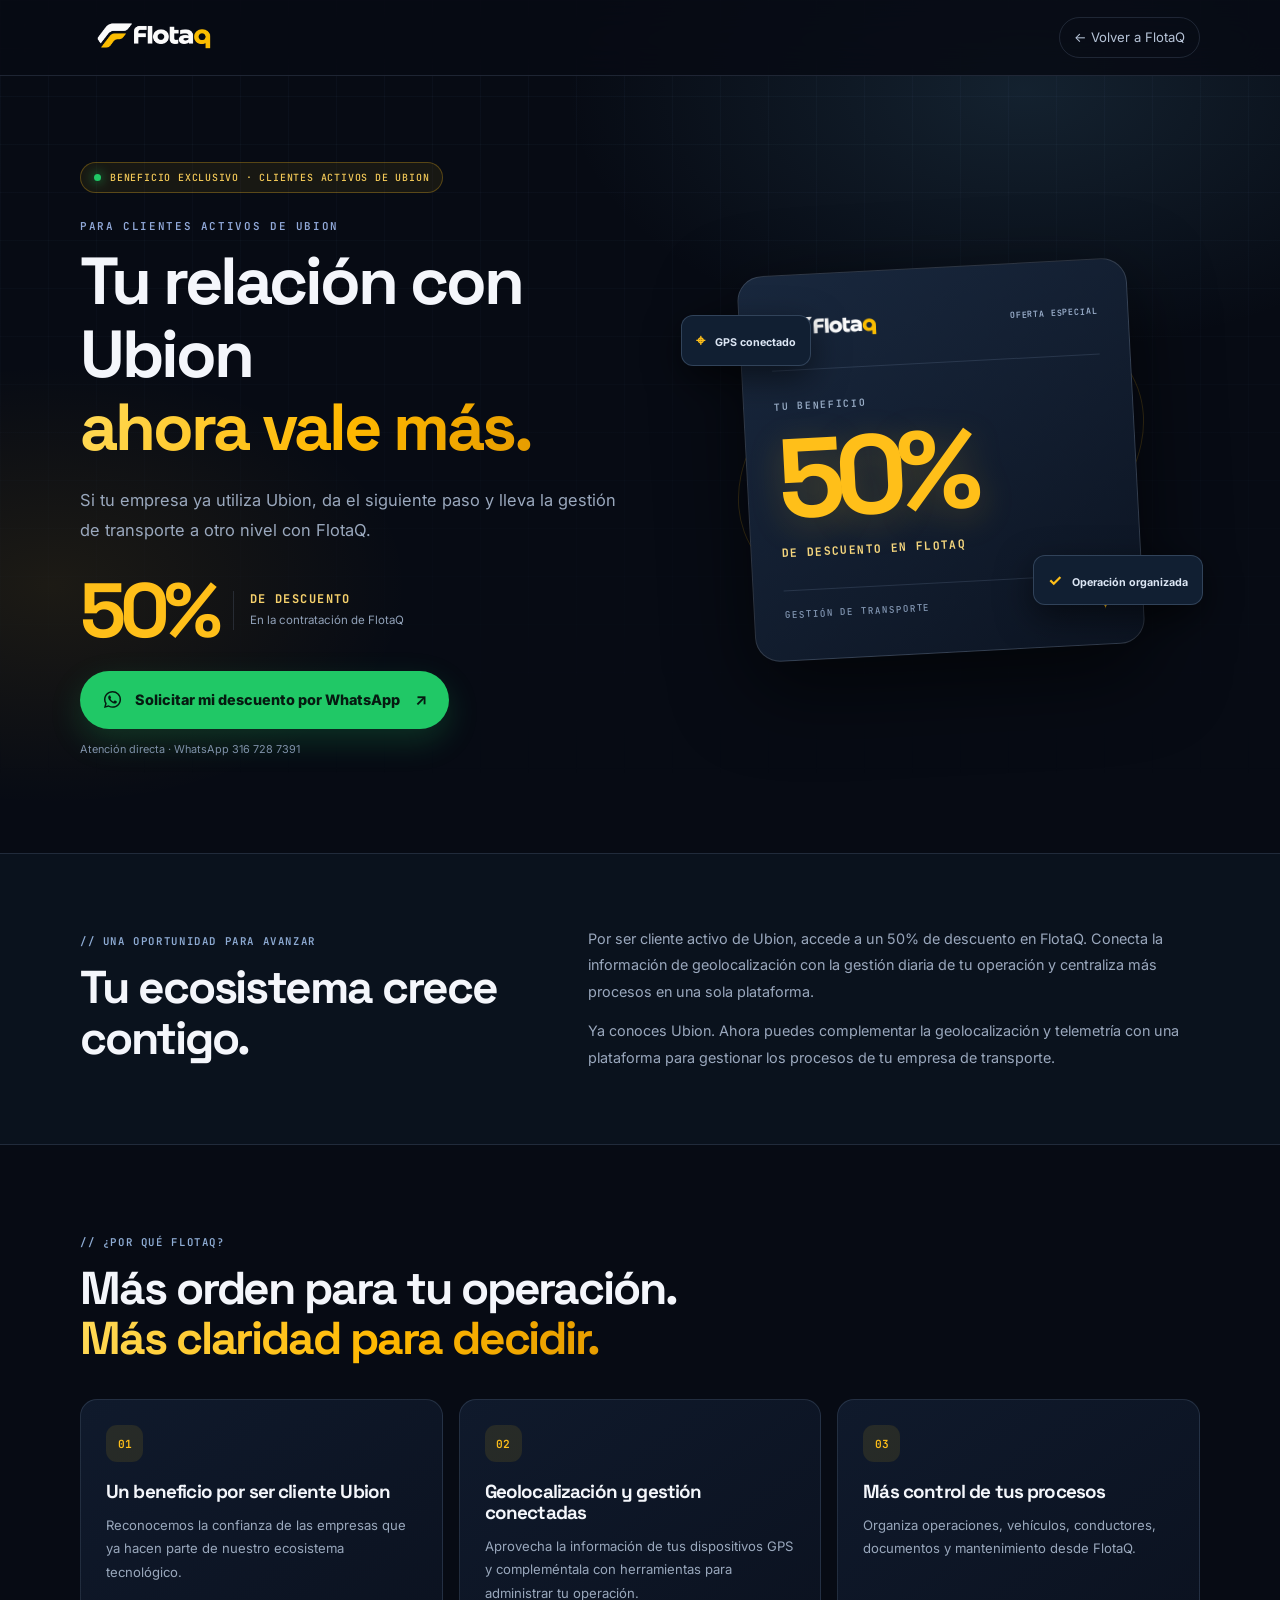
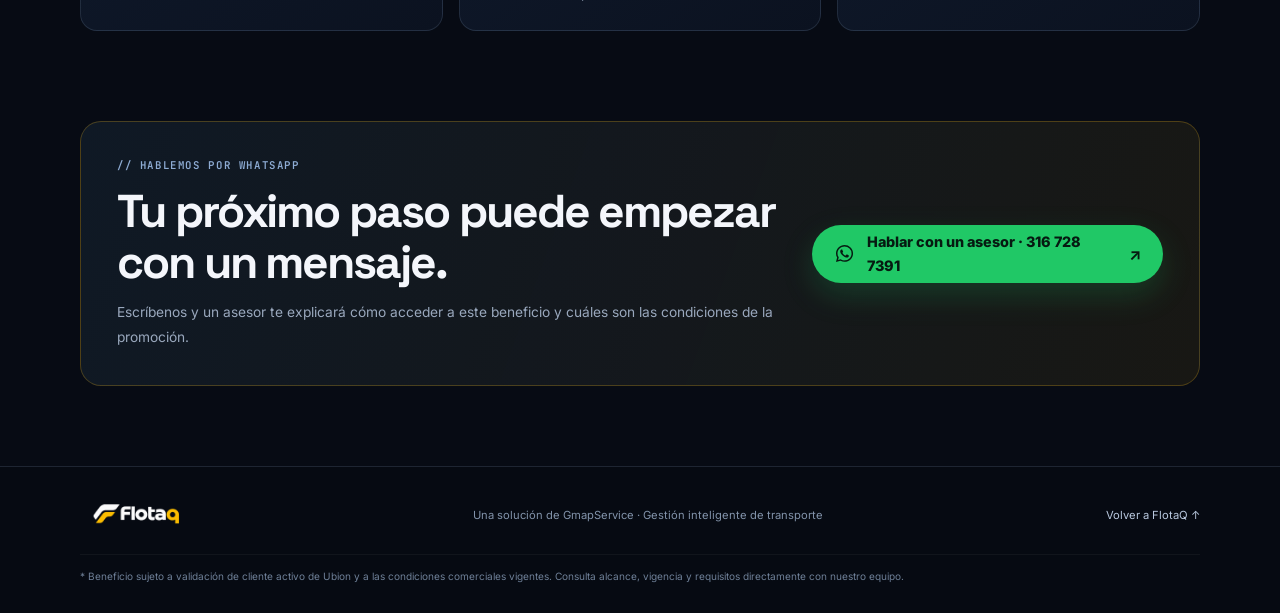
==== landings/flotaq/promociones/clientes-ubion.html @ 087ceada "promo" ====
<!DOCTYPE html>
<html lang="es">
<head>
<meta charset="utf-8">
<meta name="viewport" content="width=device-width, initial-scale=1">
<title>50% de descuento en FlotaQ para clientes Ubion | FlotaQ</title>
<meta name="description" content="50% de descuento en FlotaQ para clientes Ubion. Conoce la promoción y solicita información por WhatsApp.">
<meta name="theme-color" content="#070b14">
<link rel="preconnect" href="https://fonts.googleapis.com">
<link rel="preconnect" href="https://fonts.gstatic.com" crossorigin>
<link href="https://fonts.googleapis.com/css2?family=Space+Grotesk:wght@400;500;600;700&family=Inter:wght@400;500;600;700&family=JetBrains+Mono:wght@400;500&display=swap" rel="stylesheet">
<link rel="stylesheet" href="./promo.css">
<link rel="icon" href="../../../assets/logos/flotaq.png" type="image/png">
</head>
<body class="promo-page promo-ubion">
<div class="ambient"></div>
<nav class="topbar">
  <div class="wrap topbar-inner">
    <a class="brand" href="../index.html"><img src="../../../assets/logos/flotaq.png" alt="FlotaQ"></a>
    <a class="back-link" href="../index.html">← Volver a FlotaQ</a>
  </div>
</nav>

<header class="hero">
 <div class="wrap hero-grid">
  <div class="hero-copy">
   <div class="eyebrow"><i></i> BENEFICIO EXCLUSIVO · CLIENTES ACTIVOS DE UBION</div>
   <div class="offer-tag">PARA CLIENTES ACTIVOS DE UBION</div>
   <h1>Tu relación con Ubion<br><span class="accent">ahora vale más.</span></h1>
   <p class="lead">Si tu empresa ya utiliza Ubion, da el siguiente paso y lleva la gestión de transporte a otro nivel con FlotaQ.</p>
   <div class="offer-inline"><span class="offer-number">50%</span><span class="offer-description"><b>DE DESCUENTO</b><small>En la contratación de FlotaQ</small></span></div>
   <a class="whatsapp-cta" href="https://wa.me/573167287391?text=Hola%2C%20soy%20cliente%20activo%20de%20Ubion%20y%20quiero%20conocer%20el%20beneficio%20del%2050%25%20de%20descuento%20en%20FlotaQ.%20%C2%BFMe%20pueden%20compartir%20las%20condiciones%3F" target="_blank" rel="noopener noreferrer">
    <svg viewBox="0 0 32 32" aria-hidden="true"><path fill="currentColor" d="M16.04 3C8.88 3 3.05 8.75 3.05 15.83c0 2.27.6 4.49 1.74 6.44L3 29l6.94-1.8a13.1 13.1 0 0 0 6.1 1.5h.01c7.16 0 12.99-5.75 12.99-12.83 0-3.43-1.36-6.65-3.83-9.08A13.02 13.02 0 0 0 16.04 3zm0 23.52h-.01c-1.9 0-3.76-.5-5.39-1.44l-.39-.23-4.12 1.07 1.1-4-.25-.4a10.57 10.57 0 0 1-1.63-5.69c0-5.86 4.8-10.62 10.7-10.62 2.86 0 5.55 1.1 7.57 3.1a10.5 10.5 0 0 1 3.14 7.52c0 5.86-4.8 10.62-10.72 10.62zm5.88-7.95c-.32-.16-1.9-.93-2.2-1.03-.3-.11-.51-.16-.73.16-.21.32-.83 1.03-1.02 1.24-.19.22-.38.24-.7.08-.32-.16-1.35-.5-2.57-1.58-.95-.83-1.59-1.86-1.78-2.18-.19-.32-.02-.49.14-.65.14-.14.32-.38.48-.57.16-.19.21-.32.32-.54.1-.21.05-.4-.03-.56-.08-.16-.73-1.73-1-2.37-.26-.62-.53-.54-.73-.55h-.62c-.22 0-.57.08-.87.4-.3.32-1.14 1.1-1.14 2.67s1.17 3.1 1.33 3.32c.16.21 2.3 3.48 5.57 4.88.78.34 1.39.54 1.87.69.79.25 1.5.22 2.07.13.63-.1 1.9-.77 2.17-1.51.27-.75.27-1.4.19-1.52-.08-.13-.3-.21-.62-.37z"/></svg>
    <span>Solicitar mi descuento por WhatsApp</span><b>↗</b>
   </a>
   <div class="phone-note">Atención directa · WhatsApp 316 728 7391</div>
  </div>
  <div class="offer-visual" aria-label="Promoción FlotaQ">
   <div class="visual-orbit orbit-a"></div><div class="visual-orbit orbit-b"></div>
   <div class="visual-card">
    <div class="visual-head"><img src="../../../assets/logos/flotaq.png" alt="FlotaQ"><span>OFERTA ESPECIAL</span></div>
    <div class="visual-label">TU BENEFICIO</div>
    <div class="visual-percent">50%</div>
    <div class="visual-caption">DE DESCUENTO EN FLOTAQ</div>
    <div class="visual-divider"></div>
    <div class="visual-foot"><span>GESTIÓN DE TRANSPORTE</span><span>✦</span></div>
   </div>
   <div class="floating-chip chip-one"><span>⌖</span> GPS conectado</div>
   <div class="floating-chip chip-two"><span>✓</span> Operación organizada</div>
  </div>
 </div>
</header>

<section class="intro-section">
 <div class="wrap intro-grid">
  <div><span class="kicker">// UNA OPORTUNIDAD PARA AVANZAR</span><h2>Tu ecosistema crece contigo.</h2></div>
  <div><p>Por ser cliente activo de Ubion, accede a un 50% de descuento en FlotaQ. Conecta la información de geolocalización con la gestión diaria de tu operación y centraliza más procesos en una sola plataforma.</p><p>Ya conoces Ubion. Ahora puedes complementar la geolocalización y telemetría con una plataforma para gestionar los procesos de tu empresa de transporte.</p></div>
 </div>
</section>

<section class="benefits-section">
 <div class="wrap">
  <div class="section-heading"><span class="kicker">// ¿POR QUÉ FLOTAQ?</span><h2>Más orden para tu operación.<br><span class="accent">Más claridad para decidir.</span></h2></div>
  <div class="benefit-grid">
   <article class="benefit-card"><span class="benefit-number">01</span><h3>Un beneficio por ser cliente Ubion</h3><p>Reconocemos la confianza de las empresas que ya hacen parte de nuestro ecosistema tecnológico.</p></article><article class="benefit-card"><span class="benefit-number">02</span><h3>Geolocalización y gestión conectadas</h3><p>Aprovecha la información de tus dispositivos GPS y compleméntala con herramientas para administrar tu operación.</p></article><article class="benefit-card"><span class="benefit-number">03</span><h3>Más control de tus procesos</h3><p>Organiza operaciones, vehículos, conductores, documentos y mantenimiento desde FlotaQ.</p></article>
  </div>
 </div>
</section>

<section class="closing-section">
 <div class="wrap closing-card">
  <div><span class="kicker">// HABLEMOS POR WHATSAPP</span><h2>Tu próximo paso puede empezar con un mensaje.</h2><p>Escríbenos y un asesor te explicará cómo acceder a este beneficio y cuáles son las condiciones de la promoción.</p></div>
  <a class="whatsapp-cta" href="https://wa.me/573167287391?text=Hola%2C%20soy%20cliente%20activo%20de%20Ubion%20y%20quiero%20conocer%20el%20beneficio%20del%2050%25%20de%20descuento%20en%20FlotaQ.%20%C2%BFMe%20pueden%20compartir%20las%20condiciones%3F" target="_blank" rel="noopener noreferrer">
   <svg viewBox="0 0 32 32" aria-hidden="true"><path fill="currentColor" d="M16.04 3C8.88 3 3.05 8.75 3.05 15.83c0 2.27.6 4.49 1.74 6.44L3 29l6.94-1.8a13.1 13.1 0 0 0 6.1 1.5h.01c7.16 0 12.99-5.75 12.99-12.83 0-3.43-1.36-6.65-3.83-9.08A13.02 13.02 0 0 0 16.04 3zm0 23.52h-.01c-1.9 0-3.76-.5-5.39-1.44l-.39-.23-4.12 1.07 1.1-4-.25-.4a10.57 10.57 0 0 1-1.63-5.69c0-5.86 4.8-10.62 10.7-10.62 2.86 0 5.55 1.1 7.57 3.1a10.5 10.5 0 0 1 3.14 7.52c0 5.86-4.8 10.62-10.72 10.62zm5.88-7.95c-.32-.16-1.9-.93-2.2-1.03-.3-.11-.51-.16-.73.16-.21.32-.83 1.03-1.02 1.24-.19.22-.38.24-.7.08-.32-.16-1.35-.5-2.57-1.58-.95-.83-1.59-1.86-1.78-2.18-.19-.32-.02-.49.14-.65.14-.14.32-.38.48-.57.16-.19.21-.32.32-.54.1-.21.05-.4-.03-.56-.08-.16-.73-1.73-1-2.37-.26-.62-.53-.54-.73-.55h-.62c-.22 0-.57.08-.87.4-.3.32-1.14 1.1-1.14 2.67s1.17 3.1 1.33 3.32c.16.21 2.3 3.48 5.57 4.88.78.34 1.39.54 1.87.69.79.25 1.5.22 2.07.13.63-.1 1.9-.77 2.17-1.51.27-.75.27-1.4.19-1.52-.08-.13-.3-.21-.62-.37z"/></svg>
   <span>Hablar con un asesor · 316 728 7391</span><b>↗</b>
  </a>
 </div>
</section>

<footer class="footer">
 <div class="wrap footer-inner"><a href="../index.html"><img src="../../../assets/logos/flotaq.png" alt="FlotaQ"></a><span>Una solución de GmapService · Gestión inteligente de transporte</span><a href="../index.html">Volver a FlotaQ ↑</a></div>
 <div class="wrap footer-note">* Beneficio sujeto a validación de cliente activo de Ubion y a las condiciones comerciales vigentes. Consulta alcance, vigencia y requisitos directamente con nuestro equipo.</div>
</footer>
</body>
</html>
---- landings/flotaq/promociones/promo.css ----
*{box-sizing:border-box;margin:0;padding:0}
:root{--bg:#070b14;--panel:#101a2a;--panel2:#142238;--text:#f4f6fb;--muted:#9aa8bd;--line:rgba(148,170,205,.17);--gold:#ffbf19;--gold2:#f2a900;--green:#20c866}
html{scroll-behavior:smooth}
body{font-family:Inter,system-ui,sans-serif;background:var(--bg);color:var(--text);line-height:1.65;overflow-x:hidden}
a{color:inherit;text-decoration:none}
.wrap{width:min(1120px,92%);margin:auto}
h1,h2,h3{font-family:"Space Grotesk",sans-serif;line-height:1.1;letter-spacing:-.045em}
.accent{background:linear-gradient(110deg,#ffda58,#ffb800 58%,#e69c00);-webkit-background-clip:text;background-clip:text;color:transparent}
.ambient{position:fixed;inset:0;z-index:-1;background:radial-gradient(ellipse 55% 45% at 80% 10%,rgba(75,131,165,.19),transparent 65%),radial-gradient(ellipse 40% 35% at 4% 65%,rgba(245,181,27,.09),transparent 70%),#070b14}
.ambient:after{content:"";position:absolute;inset:0;background-image:linear-gradient(rgba(130,170,220,.045) 1px,transparent 1px),linear-gradient(90deg,rgba(130,170,220,.045) 1px,transparent 1px);background-size:48px 48px;mask-image:linear-gradient(to bottom,#000,transparent 90%)}
.topbar{height:76px;position:sticky;top:0;z-index:10;background:#070b14dc;backdrop-filter:blur(18px);border-bottom:1px solid var(--line)}
.topbar-inner{height:100%;display:flex;align-items:center;justify-content:space-between}
.brand img{width:145px;height:52px;object-fit:contain;object-position:left center}
.back-link{font-size:.82rem;color:#b7c4d8;padding:9px 14px;border:1px solid var(--line);border-radius:999px;transition:.2s}
.back-link:hover{color:#fff;border-color:#ffbf1980}
.hero{padding:86px 0 94px;position:relative}
.hero-grid{display:grid;grid-template-columns:1.03fr .97fr;gap:50px;align-items:center}
.eyebrow{display:inline-flex;align-items:center;gap:9px;border:1px solid rgba(255,191,25,.28);border-radius:999px;padding:8px 13px;color:#f4ca58;background:rgba(255,191,25,.07);font:500 .62rem "JetBrains Mono";letter-spacing:.08em}
.eyebrow i{width:7px;height:7px;border-radius:50%;background:#20c866;box-shadow:0 0 12px #20c866}
.offer-tag{font:600 .68rem "JetBrains Mono";letter-spacing:.15em;color:#91a9d9;margin:26px 0 12px}
.hero h1{font-size:clamp(2.7rem,5.2vw,4.8rem);margin-bottom:20px}
.lead{font-size:1.03rem;line-height:1.85;color:var(--muted);max-width:600px}
.offer-inline{display:flex;align-items:center;gap:17px;margin:28px 0 24px}
.offer-number{font:700 clamp(3.3rem,6vw,5rem)/.95 "Space Grotesk";letter-spacing:-.08em;color:var(--gold)}
.offer-description{display:grid;border-left:1px solid var(--line);padding-left:16px}
.offer-description b{font:700 .75rem "JetBrains Mono";letter-spacing:.12em;color:#f6d16c}
.offer-description small{font-size:.72rem;color:#91a1b8;margin-top:4px}
.whatsapp-cta{display:inline-flex;align-items:center;justify-content:center;gap:12px;min-height:58px;padding:0 22px;border-radius:999px;background:#20c866;color:#061a11;font-size:.9rem;font-weight:800;box-shadow:0 12px 32px rgba(32,200,102,.2);transition:transform .22s,box-shadow .22s,background .22s}
.whatsapp-cta svg{width:21px;height:21px;flex:0 0 21px}
.whatsapp-cta b{font-size:1rem;margin-left:3px}
.whatsapp-cta:hover{transform:translateY(-3px);background:#25d366;box-shadow:0 16px 40px rgba(32,200,102,.3)}
.phone-note{margin-top:12px;color:#7f91a9;font-size:.68rem}
.offer-visual{position:relative;min-height:430px;display:grid;place-items:center}
.visual-orbit{position:absolute;border:1px solid rgba(255,191,25,.2);border-radius:50%;transform:rotate(-20deg)}
.orbit-a{width:420px;height:280px;animation:orbit 16s linear infinite}
.orbit-b{width:340px;height:380px;border-color:rgba(108,151,210,.22);animation:orbit 22s linear infinite reverse}
.visual-card{width:min(390px,88%);position:relative;z-index:2;padding:30px;border:1px solid rgba(255,255,255,.13);border-radius:25px;background:linear-gradient(145deg,#19283e,#0c1422);box-shadow:0 28px 80px #0009;transform:rotate(-3deg);animation:cardFloat 6s ease-in-out infinite}
.visual-head{display:flex;justify-content:space-between;align-items:center;padding-bottom:22px;border-bottom:1px solid var(--line)}
.visual-head img{width:118px;height:42px;object-fit:contain;object-position:left center}
.visual-head span{font:600 .53rem "JetBrains Mono";letter-spacing:.1em;color:#9eb2cf}
.visual-label{margin-top:29px;color:#9aaec8;font:600 .62rem "JetBrains Mono";letter-spacing:.17em}
.visual-percent{font:700 clamp(5rem,10vw,7rem)/1 "Space Grotesk";letter-spacing:-.09em;color:var(--gold);text-shadow:0 8px 35px #ffbf1935;margin:10px 0}
.visual-caption{font:700 .72rem "JetBrains Mono";letter-spacing:.12em;color:#f4d57d}
.visual-divider{height:1px;background:var(--line);margin:30px 0 18px}
.visual-foot{display:flex;justify-content:space-between;color:#8397b3;font:500 .58rem "JetBrains Mono";letter-spacing:.1em}
.visual-foot span:last-child{color:var(--gold);font-size:1rem}
.floating-chip{position:absolute;z-index:3;padding:11px 14px;border-radius:12px;background:#111f32;border:1px solid rgba(151,179,215,.24);box-shadow:0 12px 35px #0008;color:#dce6f4;font-size:.67rem;font-weight:700;animation:chipFloat 5s ease-in-out infinite}
.floating-chip span{color:var(--gold);margin-right:7px;font-size:1rem}
.chip-one{top:70px;left:0}.chip-two{right:-3px;bottom:70px;animation-delay:-2s}
.intro-section{padding:72px 0;border-block:1px solid var(--line);background:rgba(13,21,34,.72)}
.intro-grid{display:grid;grid-template-columns:.85fr 1.15fr;gap:55px;align-items:center}
.kicker{display:block;font:600 .67rem "JetBrains Mono";letter-spacing:.15em;color:#8eacd4;margin-bottom:14px}
.intro-grid h2,.section-heading h2,.closing-card h2{font-size:clamp(2rem,3.6vw,3rem)}
.intro-grid p{color:var(--muted);font-size:.9rem;line-height:1.85}
.intro-grid p+p{margin-top:13px}
.benefits-section{padding:90px 0}
.section-heading{max-width:760px;margin-bottom:35px}
.benefit-grid{display:grid;grid-template-columns:repeat(3,1fr);gap:16px}
.benefit-card{padding:25px;border:1px solid var(--line);border-radius:17px;background:linear-gradient(145deg,#111d30d9,#0c1422d9);transition:transform .25s,border-color .25s}
.benefit-card:hover{transform:translateY(-5px);border-color:rgba(255,191,25,.45)}
.benefit-number{display:grid;place-items:center;width:37px;height:37px;border-radius:11px;background:rgba(255,191,25,.1);color:var(--gold);font:600 .7rem "JetBrains Mono";margin-bottom:20px}
.benefit-card h3{font-size:1.18rem;margin-bottom:11px}
.benefit-card p{font-size:.82rem;color:var(--muted);line-height:1.8}
.closing-section{padding:0 0 80px}
.closing-card{display:flex;align-items:center;justify-content:space-between;gap:35px;padding:36px;border:1px solid rgba(255,191,25,.24);border-radius:21px;background:linear-gradient(110deg,rgba(75,131,165,.12),rgba(255,191,25,.07))}
.closing-card>div{max-width:660px}
.closing-card h2{margin-bottom:12px}
.closing-card p{color:var(--muted);font-size:.86rem;line-height:1.8}
.footer{padding:24px 0 28px;border-top:1px solid var(--line);background:#060a12}
.footer-inner{display:flex;align-items:center;justify-content:space-between;gap:20px;color:#8293aa;font-size:.7rem}
.footer-inner img{width:110px;height:42px;object-fit:contain}
.footer-inner>a:last-child{color:#b9c9df}
.footer-note{margin-top:15px;padding-top:13px;border-top:1px solid #ffffff0b;color:#6f8098;font-size:.63rem;line-height:1.7}
@keyframes orbit{to{transform:rotate(340deg)}}
@keyframes cardFloat{50%{transform:translateY(-8px) rotate(-1deg)}}
@keyframes chipFloat{50%{transform:translateY(-8px)}}
@media(max-width:900px){.hero-grid{grid-template-columns:1fr;gap:25px}.hero-copy{max-width:700px}.offer-visual{min-height:390px}.intro-grid{grid-template-columns:1fr;gap:20px}.closing-card{align-items:flex-start;flex-direction:column}.benefit-grid{grid-template-columns:1fr 1fr}}
@media(max-width:600px){.topbar{height:66px}.brand img{width:120px}.back-link{font-size:.72rem;padding:8px 10px}.hero{padding:60px 0 65px}.hero h1{font-size:clamp(2.55rem,11vw,3.6rem)}.lead{font-size:.94rem}.offer-tag{margin-top:22px}.whatsapp-cta{width:100%;font-size:.82rem;padding:0 14px}.offer-visual{min-height:340px}.visual-card{padding:23px}.orbit-a{width:300px;height:230px}.orbit-b{width:260px;height:310px}.floating-chip{font-size:.58rem;padding:9px 10px}.chip-one{left:-3px;top:35px}.chip-two{right:-3px;bottom:35px}.intro-section,.benefits-section{padding:65px 0}.benefit-grid{grid-template-columns:1fr}.closing-card{padding:27px 21px}.footer-inner{flex-wrap:wrap}.footer-inner span{order:3;flex-basis:100%}.footer-inner img{width:100px}}
@media(prefers-reduced-motion:reduce){*,*:before,*:after{animation-duration:.01ms!important;animation-iteration-count:1!important;scroll-behavior:auto!important;transition-duration:.01ms!important}}
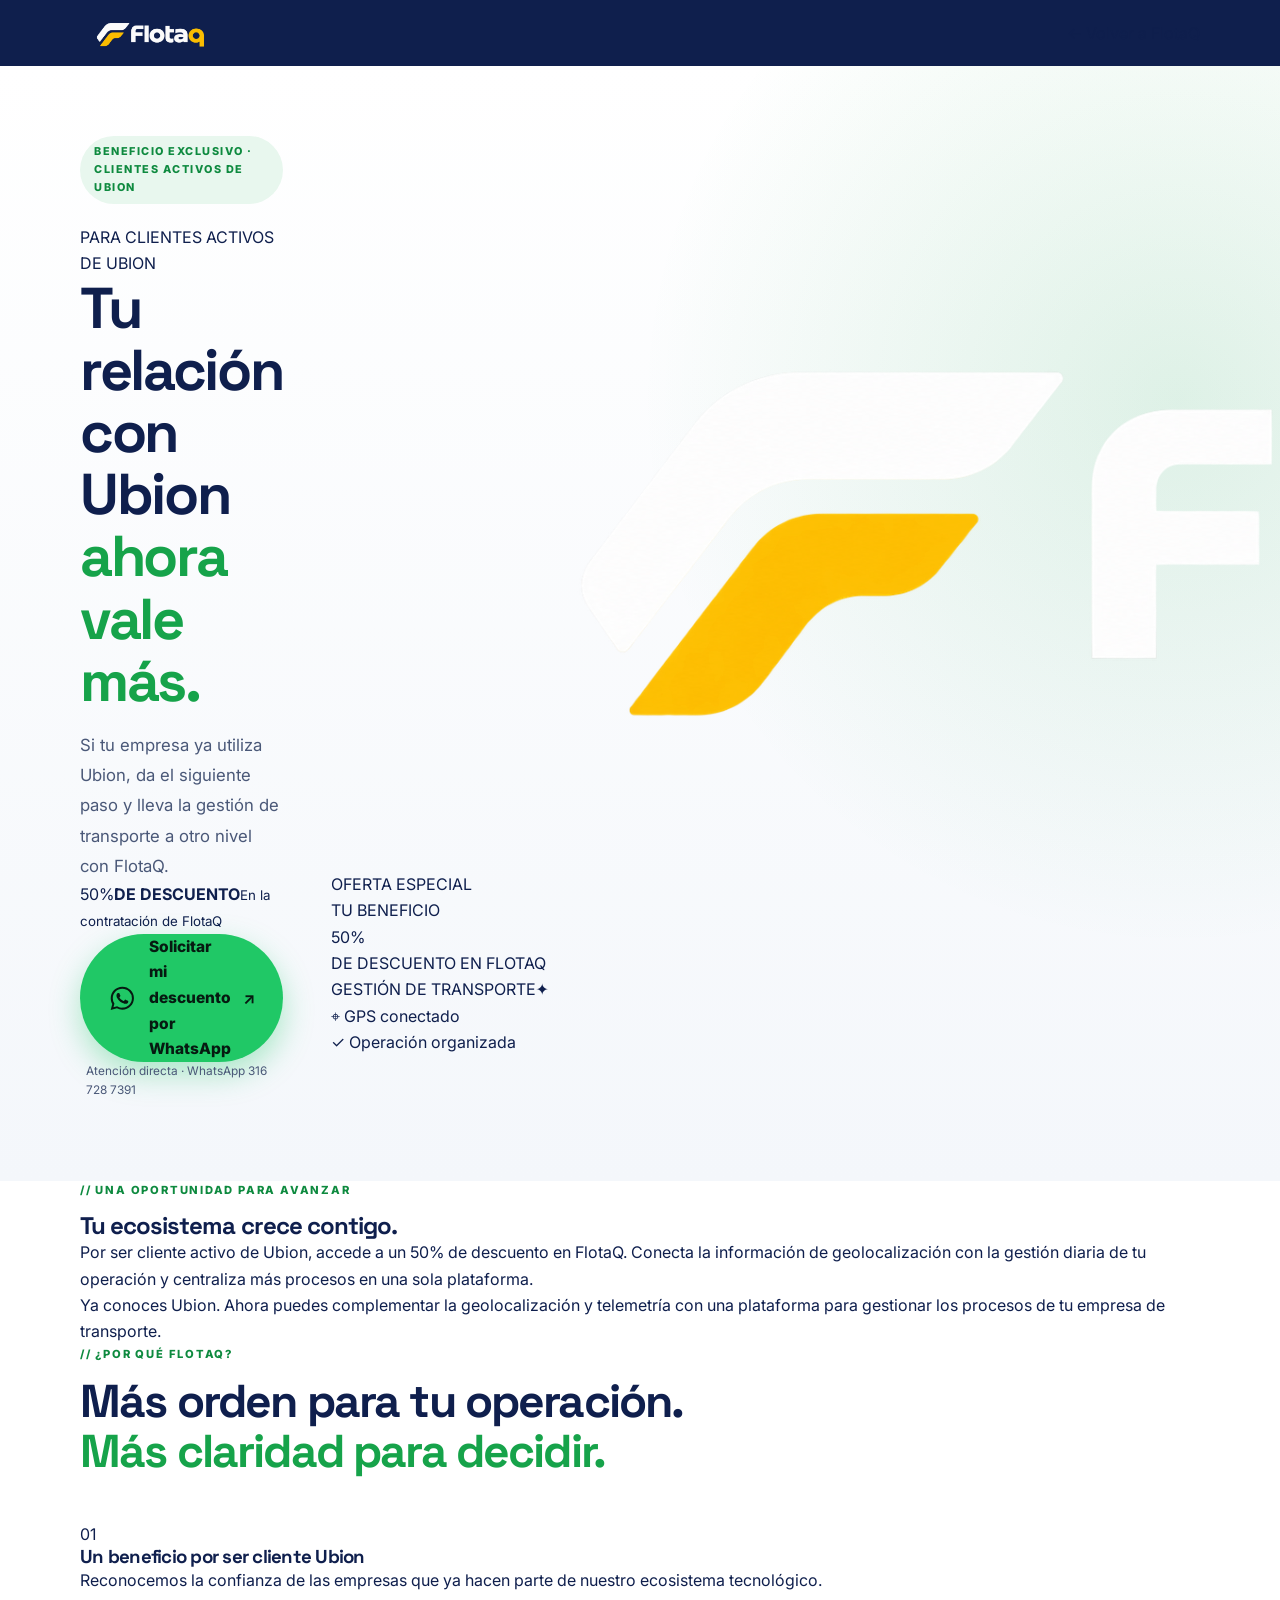
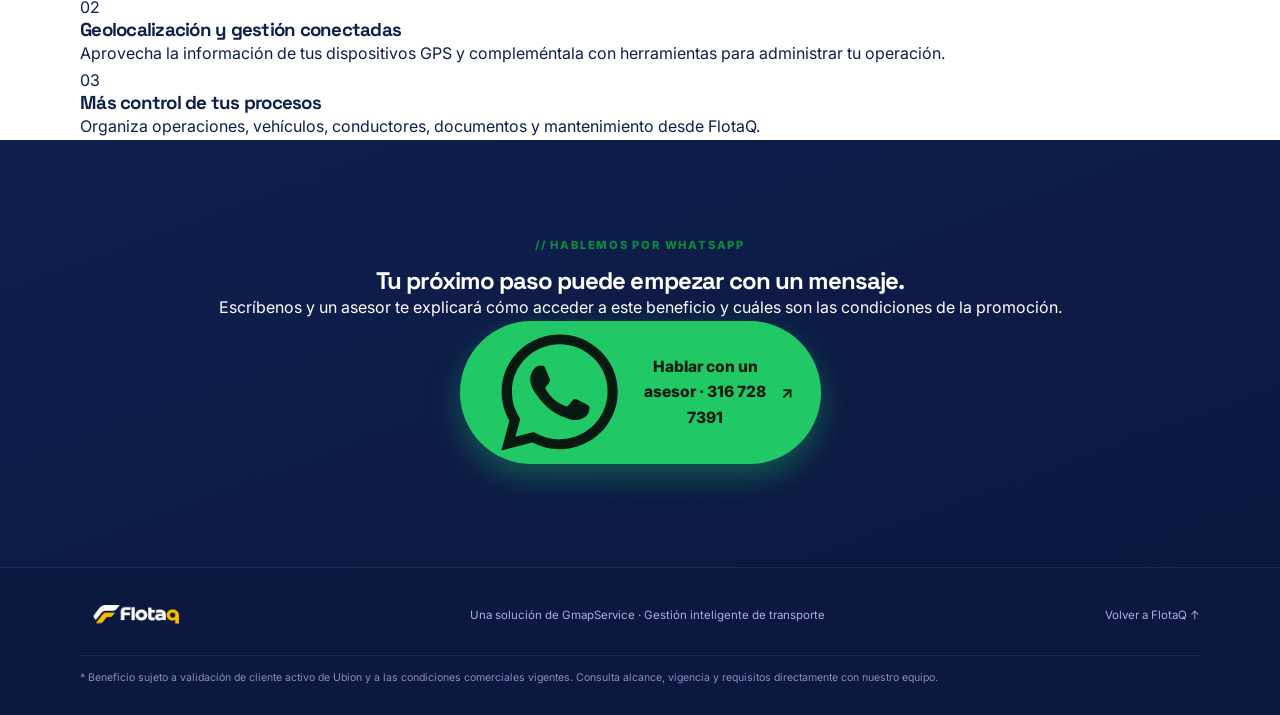
==== commit 9db98496: "Update clientes-ubion.html" ====
--- a/landings/flotaq/promociones/clientes-ubion.html
+++ b/landings/flotaq/promociones/clientes-ubion.html
@@ -11,6 +11,12 @@
 <link href="https://fonts.googleapis.com/css2?family=Space+Grotesk:wght@400;500;600;700&family=Inter:wght@400;500;600;700&family=JetBrains+Mono:wght@400;500&display=swap" rel="stylesheet">
 <link rel="stylesheet" href="./promo.css">
 <link rel="icon" href="../../../assets/logos/flotaq.png" type="image/png">
+  <script async src="https://www.googletagmanager.com/gtm.js?id=GTM-MG6K5VS6"></script>
+<script>
+  window.dataLayer = window.dataLayer || [];
+  function gtag(){dataLayer.push(arguments);}
+  gtag('js', new Date());
+</script>
 </head>
 <body class="promo-page promo-ubion">
 <div class="ambient"></div>
@@ -82,4 +88,4 @@
  <div class="wrap footer-note">* Beneficio sujeto a validación de cliente activo de Ubion y a las condiciones comerciales vigentes. Consulta alcance, vigencia y requisitos directamente con nuestro equipo.</div>
 </footer>
 </body>
-</html>+</html>
--- a/landings/flotaq/promociones/promo.css
+++ b/landings/flotaq/promociones/promo.css
@@ -1,79 +1,168 @@
 *{box-sizing:border-box;margin:0;padding:0}
-:root{--bg:#070b14;--panel:#101a2a;--panel2:#142238;--text:#f4f6fb;--muted:#9aa8bd;--line:rgba(148,170,205,.17);--gold:#ffbf19;--gold2:#f2a900;--green:#20c866}
+:root{--navy:#0f1f4d;--navy2:#0b1840;--bg:#f4f7fb;--mint:#e8f7ee;--text:#0f1f4d;--muted:#4a5878;--line:#dfe6f1;--green:#0e8a3f;--green2:#16a34a;--green3:#0a6b31;--wa:#20c866}
 html{scroll-behavior:smooth}
-body{font-family:Inter,system-ui,sans-serif;background:var(--bg);color:var(--text);line-height:1.65;overflow-x:hidden}
+body{font-family:Inter,system-ui,sans-serif;background:#fff;color:var(--text);line-height:1.65;overflow-x:hidden}
 a{color:inherit;text-decoration:none}
+svg{display:block}
 .wrap{width:min(1120px,92%);margin:auto}
-h1,h2,h3{font-family:"Space Grotesk",sans-serif;line-height:1.1;letter-spacing:-.045em}
-.accent{background:linear-gradient(110deg,#ffda58,#ffb800 58%,#e69c00);-webkit-background-clip:text;background-clip:text;color:transparent}
-.ambient{position:fixed;inset:0;z-index:-1;background:radial-gradient(ellipse 55% 45% at 80% 10%,rgba(75,131,165,.19),transparent 65%),radial-gradient(ellipse 40% 35% at 4% 65%,rgba(245,181,27,.09),transparent 70%),#070b14}
-.ambient:after{content:"";position:absolute;inset:0;background-image:linear-gradient(rgba(130,170,220,.045) 1px,transparent 1px),linear-gradient(90deg,rgba(130,170,220,.045) 1px,transparent 1px);background-size:48px 48px;mask-image:linear-gradient(to bottom,#000,transparent 90%)}
-.topbar{height:76px;position:sticky;top:0;z-index:10;background:#070b14dc;backdrop-filter:blur(18px);border-bottom:1px solid var(--line)}
+h1,h2,h3{font-family:"Space Grotesk",sans-serif;line-height:1.08;letter-spacing:-.04em}
+.accent{color:var(--green2)}
+.kicker{display:block;font-size:.7rem;font-weight:800;letter-spacing:.16em;color:var(--green);margin-bottom:14px}
+
+/* Barra superior y barra de promoción */
+.topbar{height:66px;position:sticky;top:0;z-index:20;background:var(--navy)}
 .topbar-inner{height:100%;display:flex;align-items:center;justify-content:space-between}
-.brand img{width:145px;height:52px;object-fit:contain;object-position:left center}
-.back-link{font-size:.82rem;color:#b7c4d8;padding:9px 14px;border:1px solid var(--line);border-radius:999px;transition:.2s}
-.back-link:hover{color:#fff;border-color:#ffbf1980}
-.hero{padding:86px 0 94px;position:relative}
-.hero-grid{display:grid;grid-template-columns:1.03fr .97fr;gap:50px;align-items:center}
-.eyebrow{display:inline-flex;align-items:center;gap:9px;border:1px solid rgba(255,191,25,.28);border-radius:999px;padding:8px 13px;color:#f4ca58;background:rgba(255,191,25,.07);font:500 .62rem "JetBrains Mono";letter-spacing:.08em}
-.eyebrow i{width:7px;height:7px;border-radius:50%;background:#20c866;box-shadow:0 0 12px #20c866}
-.offer-tag{font:600 .68rem "JetBrains Mono";letter-spacing:.15em;color:#91a9d9;margin:26px 0 12px}
-.hero h1{font-size:clamp(2.7rem,5.2vw,4.8rem);margin-bottom:20px}
-.lead{font-size:1.03rem;line-height:1.85;color:var(--muted);max-width:600px}
-.offer-inline{display:flex;align-items:center;gap:17px;margin:28px 0 24px}
-.offer-number{font:700 clamp(3.3rem,6vw,5rem)/.95 "Space Grotesk";letter-spacing:-.08em;color:var(--gold)}
-.offer-description{display:grid;border-left:1px solid var(--line);padding-left:16px}
-.offer-description b{font:700 .75rem "JetBrains Mono";letter-spacing:.12em;color:#f6d16c}
-.offer-description small{font-size:.72rem;color:#91a1b8;margin-top:4px}
-.whatsapp-cta{display:inline-flex;align-items:center;justify-content:center;gap:12px;min-height:58px;padding:0 22px;border-radius:999px;background:#20c866;color:#061a11;font-size:.9rem;font-weight:800;box-shadow:0 12px 32px rgba(32,200,102,.2);transition:transform .22s,box-shadow .22s,background .22s}
-.whatsapp-cta svg{width:21px;height:21px;flex:0 0 21px}
-.whatsapp-cta b{font-size:1rem;margin-left:3px}
-.whatsapp-cta:hover{transform:translateY(-3px);background:#25d366;box-shadow:0 16px 40px rgba(32,200,102,.3)}
-.phone-note{margin-top:12px;color:#7f91a9;font-size:.68rem}
-.offer-visual{position:relative;min-height:430px;display:grid;place-items:center}
-.visual-orbit{position:absolute;border:1px solid rgba(255,191,25,.2);border-radius:50%;transform:rotate(-20deg)}
-.orbit-a{width:420px;height:280px;animation:orbit 16s linear infinite}
-.orbit-b{width:340px;height:380px;border-color:rgba(108,151,210,.22);animation:orbit 22s linear infinite reverse}
-.visual-card{width:min(390px,88%);position:relative;z-index:2;padding:30px;border:1px solid rgba(255,255,255,.13);border-radius:25px;background:linear-gradient(145deg,#19283e,#0c1422);box-shadow:0 28px 80px #0009;transform:rotate(-3deg);animation:cardFloat 6s ease-in-out infinite}
-.visual-head{display:flex;justify-content:space-between;align-items:center;padding-bottom:22px;border-bottom:1px solid var(--line)}
-.visual-head img{width:118px;height:42px;object-fit:contain;object-position:left center}
-.visual-head span{font:600 .53rem "JetBrains Mono";letter-spacing:.1em;color:#9eb2cf}
-.visual-label{margin-top:29px;color:#9aaec8;font:600 .62rem "JetBrains Mono";letter-spacing:.17em}
-.visual-percent{font:700 clamp(5rem,10vw,7rem)/1 "Space Grotesk";letter-spacing:-.09em;color:var(--gold);text-shadow:0 8px 35px #ffbf1935;margin:10px 0}
-.visual-caption{font:700 .72rem "JetBrains Mono";letter-spacing:.12em;color:#f4d57d}
-.visual-divider{height:1px;background:var(--line);margin:30px 0 18px}
-.visual-foot{display:flex;justify-content:space-between;color:#8397b3;font:500 .58rem "JetBrains Mono";letter-spacing:.1em}
-.visual-foot span:last-child{color:var(--gold);font-size:1rem}
-.floating-chip{position:absolute;z-index:3;padding:11px 14px;border-radius:12px;background:#111f32;border:1px solid rgba(151,179,215,.24);box-shadow:0 12px 35px #0008;color:#dce6f4;font-size:.67rem;font-weight:700;animation:chipFloat 5s ease-in-out infinite}
-.floating-chip span{color:var(--gold);margin-right:7px;font-size:1rem}
-.chip-one{top:70px;left:0}.chip-two{right:-3px;bottom:70px;animation-delay:-2s}
-.intro-section{padding:72px 0;border-block:1px solid var(--line);background:rgba(13,21,34,.72)}
-.intro-grid{display:grid;grid-template-columns:.85fr 1.15fr;gap:55px;align-items:center}
-.kicker{display:block;font:600 .67rem "JetBrains Mono";letter-spacing:.15em;color:#8eacd4;margin-bottom:14px}
-.intro-grid h2,.section-heading h2,.closing-card h2{font-size:clamp(2rem,3.6vw,3rem)}
-.intro-grid p{color:var(--muted);font-size:.9rem;line-height:1.85}
-.intro-grid p+p{margin-top:13px}
-.benefits-section{padding:90px 0}
-.section-heading{max-width:760px;margin-bottom:35px}
-.benefit-grid{display:grid;grid-template-columns:repeat(3,1fr);gap:16px}
-.benefit-card{padding:25px;border:1px solid var(--line);border-radius:17px;background:linear-gradient(145deg,#111d30d9,#0c1422d9);transition:transform .25s,border-color .25s}
-.benefit-card:hover{transform:translateY(-5px);border-color:rgba(255,191,25,.45)}
-.benefit-number{display:grid;place-items:center;width:37px;height:37px;border-radius:11px;background:rgba(255,191,25,.1);color:var(--gold);font:600 .7rem "JetBrains Mono";margin-bottom:20px}
-.benefit-card h3{font-size:1.18rem;margin-bottom:11px}
-.benefit-card p{font-size:.82rem;color:var(--muted);line-height:1.8}
-.closing-section{padding:0 0 80px}
-.closing-card{display:flex;align-items:center;justify-content:space-between;gap:35px;padding:36px;border:1px solid rgba(255,191,25,.24);border-radius:21px;background:linear-gradient(110deg,rgba(75,131,165,.12),rgba(255,191,25,.07))}
-.closing-card>div{max-width:660px}
-.closing-card h2{margin-bottom:12px}
-.closing-card p{color:var(--muted);font-size:.86rem;line-height:1.8}
-.footer{padding:24px 0 28px;border-top:1px solid var(--line);background:#060a12}
-.footer-inner{display:flex;align-items:center;justify-content:space-between;gap:20px;color:#8293aa;font-size:.7rem}
+.brand img{width:138px;height:46px;object-fit:contain;object-position:left center;display:block}
+.wa-i{width:20px;height:20px;flex:0 0 20px}
+.promo-bar{background:var(--green);color:#fff}
+.promo-inner{display:flex;align-items:center;justify-content:center;gap:10px 28px;flex-wrap:wrap;padding:10px 0;font-size:.82rem;text-align:center}
+.promo-main b{font-weight:800;letter-spacing:.04em}
+.promo-count{background:rgba(0,0,0,.22);border-radius:999px;padding:4px 14px;font-weight:600;font-size:.78rem}
+.promo-count b{font-variant-numeric:tabular-nums;font-weight:800;margin-left:4px}
+.promo-count b:first-of-type{margin-left:6px}
+
+/* Portada clara */
+.hero{padding:70px 0 80px;position:relative;background:radial-gradient(ellipse 60% 70% at 92% 30%,rgba(22,163,74,.13),transparent 70%),linear-gradient(180deg,#fff,var(--bg))}
+.hero-grid{display:grid;grid-template-columns:1.08fr .92fr;gap:48px;align-items:center}
+.eyebrow{display:inline-block;font-size:.68rem;font-weight:800;letter-spacing:.14em;color:var(--green);background:var(--mint);padding:7px 14px;border-radius:999px;margin-bottom:20px}
+.hero h1{font-size:clamp(2.3rem,4.5vw,3.8rem);margin-bottom:18px}
+.hl{background:linear-gradient(transparent 62%,#bdeccf 62%);padding:0 4px}
+.lead{font-size:1.05rem;line-height:1.8;color:var(--muted);max-width:580px}
+.offer-row{display:flex;align-items:center;gap:32px;flex-wrap:wrap;margin-top:30px}
+.big-offer{display:flex;align-items:center;gap:14px}
+.big-num{font:700 clamp(5.4rem,9vw,7.6rem)/.8 "Space Grotesk";letter-spacing:-.09em;color:var(--green2);display:flex;align-items:flex-start}
+.big-num i{font-style:normal;font-size:.5em;margin:.08em 0 0 .04em;letter-spacing:0}
+.big-txt{font-size:.8rem;color:var(--muted);line-height:1.5;border-left:3px solid var(--green2);padding-left:14px}
+.big-txt b{display:block;font:800 .95rem Inter;letter-spacing:.06em;color:var(--navy);margin-bottom:2px}
+.cta-col{display:flex;flex-direction:column;gap:10px;align-items:flex-start}
+.whatsapp-cta{display:inline-flex;align-items:center;justify-content:center;gap:12px;min-height:60px;padding:0 28px;border-radius:999px;background:var(--wa);color:#061a11;font-size:.97rem;font-weight:800;box-shadow:0 12px 30px rgba(32,200,102,.35);transition:transform .22s,box-shadow .22s,background .22s}
+.whatsapp-cta .wa-i{width:23px;height:23px;flex:0 0 23px}
+.whatsapp-cta b{font-size:1rem}
+.whatsapp-cta:hover{transform:translateY(-3px);background:#25d366;box-shadow:0 16px 38px rgba(32,200,102,.45)}
+.phone-note{font-size:.74rem;color:var(--muted);padding-left:6px}
+
+
+/* Foto de portada */
+.photo{position:relative;max-width:540px;width:100%;justify-self:center}
+.photo:before{content:"";position:absolute;inset:22px -16px -16px 22px;border-radius:30px;background:linear-gradient(135deg,#bdeccf,var(--green2));opacity:.4}
+.photo-img{position:relative;border-radius:26px;overflow:hidden;box-shadow:0 24px 60px #0f1f4d33;background:#dfe6f1;line-height:0}
+.photo-img img{width:100%;height:auto;display:block}
+.chip{position:absolute;z-index:2;display:inline-flex;align-items:center;gap:8px;background:#fff;border:1px solid var(--line);border-radius:999px;padding:8px 14px 8px 8px;font-size:.74rem;font-weight:700;color:var(--navy);box-shadow:0 10px 26px #0f1f4d33;white-space:nowrap}
+.chip svg{width:26px;height:26px;padding:6px;border-radius:50%;background:var(--green2);color:#fff;flex:0 0 26px}
+.chip.c1{top:5%;left:-14px}
+.chip.c2{top:18%;right:-14px}
+.chip.c3{bottom:9%;left:-14px}
+.chip.c4{bottom:-14px;right:20px}
+.tagline{display:inline-flex;align-items:center;gap:9px;font-size:.86rem;font-weight:600;color:#dbe4f7;text-align:right;line-height:1.3}
+.tagline i{width:8px;height:8px;border-radius:50%;background:#4ade80;box-shadow:0 0 10px #4ade80;flex:0 0 8px}
+
+/* Cifras */
+.stats-section{background:linear-gradient(110deg,var(--green),var(--green3));color:#fff}
+.stats-grid{display:grid;grid-template-columns:repeat(3,1fr)}
+.stat{display:flex;align-items:center;gap:18px;padding:34px 24px}
+.stat+.stat{border-left:1px solid rgba(255,255,255,.22)}
+.stat b{font:700 3.2rem/1 "Space Grotesk";letter-spacing:-.06em;flex:0 0 auto}
+.stat span{font-size:.86rem;line-height:1.5;color:#d7f5e2}
+
+/* Servicios en filas */
+.features-section{padding:92px 0 80px;background:#fff}
+.section-heading{max-width:760px;margin-bottom:44px}
+.section-heading.center{margin-inline:auto;text-align:center}
+.section-heading h2,.faq-head h2,.closing-inner h2{font-size:clamp(2rem,3.6vw,3rem)}
+.feature-list{border-top:1px solid var(--line)}
+.feature{display:grid;grid-template-columns:90px 1.05fr 1fr;gap:28px;align-items:start;padding:38px 14px;border-bottom:1px solid var(--line);transition:background .25s}
+.feature:hover{background:linear-gradient(90deg,var(--mint),transparent)}
+.f-num{font:700 3.4rem/1 "Space Grotesk";letter-spacing:-.06em;color:#d3dcec}
+.f-icon{display:grid;place-items:center;width:46px;height:46px;border-radius:50%;background:var(--navy);color:#7fe3a6;margin-bottom:14px}
+.f-icon svg{width:22px;height:22px}
+.module-tag{display:block;font-size:.64rem;font-weight:800;letter-spacing:.14em;color:var(--green);margin-bottom:8px}
+.feature h3{font-size:1.55rem;margin-bottom:14px}
+.f-pain{font-size:.82rem;color:var(--muted);border-left:3px solid #f0b4b4;padding-left:12px;line-height:1.6}
+.f-pain b{color:#a23a3a}
+.f-list{list-style:none;display:grid;gap:14px;padding-top:6px}
+.f-list li{display:flex;gap:12px;align-items:flex-start;font-size:.92rem;color:var(--muted);line-height:1.6}
+.f-list svg{width:20px;height:20px;flex:0 0 20px;padding:4px;border-radius:50%;background:var(--green2);color:#fff;margin-top:2px}
+.features-note{margin-top:34px;padding:20px 26px;border-radius:16px;background:var(--navy);color:#dbe4f7;font-size:.92rem;line-height:1.7}
+.features-note b{color:#fff}
+
+/* Pasos */
+.steps-section{padding:86px 0;background:var(--bg)}
+.steps-grid{list-style:none;display:grid;grid-template-columns:repeat(3,1fr);gap:26px;position:relative;counter-reset:s}
+.steps-grid li{position:relative;text-align:center;padding:0 10px}
+.steps-grid li:not(:last-child):after{content:"";position:absolute;top:28px;left:calc(50% + 40px);right:calc(-50% + 40px);border-top:2px dashed #b9c6dc}
+.step-n{display:grid;place-items:center;width:56px;height:56px;border-radius:50%;background:var(--navy);color:#fff;font:700 1.35rem "Space Grotesk";margin:0 auto 18px;box-shadow:0 0 0 7px var(--mint)}
+.steps-grid h3{font-size:1.2rem;margin-bottom:8px}
+.steps-grid p{font-size:.88rem;color:var(--muted);line-height:1.75;max-width:280px;margin:auto}
+.steps-cta{margin-top:40px;text-align:center}
+
+/* Preguntas frecuentes */
+.faq-section{padding:90px 0;background:#fff}
+.faq-grid{display:grid;grid-template-columns:.8fr 1.2fr;gap:56px;align-items:start}
+.faq-head{position:sticky;top:96px}
+.faq-list{display:grid;gap:0;border-top:1px solid var(--line)}
+.faq-list details{border-bottom:1px solid var(--line)}
+.faq-list summary{cursor:pointer;list-style:none;display:flex;justify-content:space-between;align-items:center;gap:14px;padding:22px 0;font-weight:700;font-size:1rem}
+.faq-list summary::-webkit-details-marker{display:none}
+.faq-list summary:after{content:"+";display:grid;place-items:center;width:30px;height:30px;border-radius:50%;background:var(--mint);color:var(--green);font-size:1.3rem;line-height:1;flex:0 0 30px}
+.faq-list details[open] summary:after{content:"−";background:var(--green2);color:#fff}
+.faq-list details p{padding:0 44px 22px 0;font-size:.92rem;color:var(--muted);line-height:1.8}
+
+/* Cierre */
+.closing-section{position:relative;overflow:hidden;padding:96px 0;background:linear-gradient(160deg,var(--navy),var(--navy2));color:#fff;text-align:center}
+.closing-mark{position:absolute;left:50%;top:50%;transform:translate(-50%,-50%);font:700 clamp(14rem,34vw,30rem)/1 "Space Grotesk";letter-spacing:-.09em;color:transparent;-webkit-text-stroke:2px rgba(255,255,255,.07);pointer-events:none;user-select:none}
+.closing-inner{position:relative;max-width:720px}
+.closing-inner .kicker{color:#7fe3a6}
+.closing-inner h2{margin-bottom:16px}
+.closing-inner p{color:#c7d2ea;font-size:.98rem;line-height:1.8;margin-bottom:30px}
+.footer{padding:24px 0 28px;background:var(--navy2);border-top:1px solid rgba(255,255,255,.08)}
+.footer-inner{display:flex;align-items:center;justify-content:space-between;gap:20px;color:#9fb3e0;font-size:.72rem}
 .footer-inner img{width:110px;height:42px;object-fit:contain}
-.footer-inner>a:last-child{color:#b9c9df}
-.footer-note{margin-top:15px;padding-top:13px;border-top:1px solid #ffffff0b;color:#6f8098;font-size:.63rem;line-height:1.7}
-@keyframes orbit{to{transform:rotate(340deg)}}
-@keyframes cardFloat{50%{transform:translateY(-8px) rotate(-1deg)}}
-@keyframes chipFloat{50%{transform:translateY(-8px)}}
-@media(max-width:900px){.hero-grid{grid-template-columns:1fr;gap:25px}.hero-copy{max-width:700px}.offer-visual{min-height:390px}.intro-grid{grid-template-columns:1fr;gap:20px}.closing-card{align-items:flex-start;flex-direction:column}.benefit-grid{grid-template-columns:1fr 1fr}}
-@media(max-width:600px){.topbar{height:66px}.brand img{width:120px}.back-link{font-size:.72rem;padding:8px 10px}.hero{padding:60px 0 65px}.hero h1{font-size:clamp(2.55rem,11vw,3.6rem)}.lead{font-size:.94rem}.offer-tag{margin-top:22px}.whatsapp-cta{width:100%;font-size:.82rem;padding:0 14px}.offer-visual{min-height:340px}.visual-card{padding:23px}.orbit-a{width:300px;height:230px}.orbit-b{width:260px;height:310px}.floating-chip{font-size:.58rem;padding:9px 10px}.chip-one{left:-3px;top:35px}.chip-two{right:-3px;bottom:35px}.intro-section,.benefits-section{padding:65px 0}.benefit-grid{grid-template-columns:1fr}.closing-card{padding:27px 21px}.footer-inner{flex-wrap:wrap}.footer-inner span{order:3;flex-basis:100%}.footer-inner img{width:100px}}
-@media(prefers-reduced-motion:reduce){*,*:before,*:after{animation-duration:.01ms!important;animation-iteration-count:1!important;scroll-behavior:auto!important;transition-duration:.01ms!important}}
+.footer-note{margin-top:15px;padding-top:13px;border-top:1px solid rgba(255,255,255,.08);color:#7f93bd;font-size:.66rem;line-height:1.7}
+.sticky-cta{display:none}
+
+@media(max-width:900px){
+ body{padding-bottom:84px}
+ .hero{padding:44px 0 56px}
+ .hero-grid{grid-template-columns:1fr;gap:36px}
+ .photo{max-width:560px}
+ .stats-grid{grid-template-columns:1fr}
+ .stat{padding:22px 8px}
+ .stat+.stat{border-left:0;border-top:1px solid rgba(255,255,255,.22)}
+ .feature{grid-template-columns:70px 1fr;gap:18px 20px}
+ .f-list{grid-column:2}
+ .f-num{font-size:2.6rem}
+ .steps-grid{grid-template-columns:1fr;gap:34px}
+ .steps-grid li:not(:last-child):after{display:none}
+ .faq-grid{grid-template-columns:1fr;gap:30px}
+ .faq-head{position:static}
+ .sticky-cta{display:block;position:fixed;left:0;right:0;bottom:0;z-index:30;padding:10px 4% calc(10px + env(safe-area-inset-bottom));background:rgba(15,31,77,.97);border-top:1px solid rgba(255,255,255,.12)}
+ .sticky-cta .whatsapp-cta{width:100%;min-height:52px;font-size:.92rem}
+}
+@media(max-width:600px){
+ .topbar{height:60px}
+ .brand img{width:112px}
+ .tagline{font-size:.74rem;max-width:150px;gap:7px}
+ .chip{font-size:.66rem;padding:6px 11px 6px 6px;gap:6px}
+ .chip svg{width:22px;height:22px;padding:5px;flex-basis:22px}
+ .chip.c1,.chip.c3{left:-6px}
+ .chip.c2{right:-6px}
+ .chip.c4{right:14px}
+ .promo-inner{font-size:.74rem;padding:8px 0;gap:6px 14px}
+ .hero{padding:34px 0 48px}
+ .hero h1{font-size:clamp(2.05rem,8.6vw,2.8rem)}
+ .lead{font-size:.96rem}
+ .offer-row{flex-direction:column;align-items:stretch;gap:22px}
+ .cta-col{align-items:stretch}
+ .whatsapp-cta{width:100%;font-size:.88rem;padding:0 14px}
+ .big-num{font-size:5.6rem}
+ .features-section,.steps-section,.faq-section{padding:60px 0}
+ .feature{grid-template-columns:1fr;padding:30px 4px}
+ .f-list{grid-column:auto}
+ .f-num{font-size:2.2rem}
+ .feature h3{font-size:1.35rem}
+ .closing-section{padding:70px 0}
+ .stat b{font-size:2.6rem}
+ .footer-inner{flex-wrap:wrap}
+ .footer-inner span{flex-basis:100%}
+}
+@media(prefers-reduced-motion:reduce){*,*:before,*:after{animation:none!important;transition-duration:.01ms!important;scroll-behavior:auto!important}}
